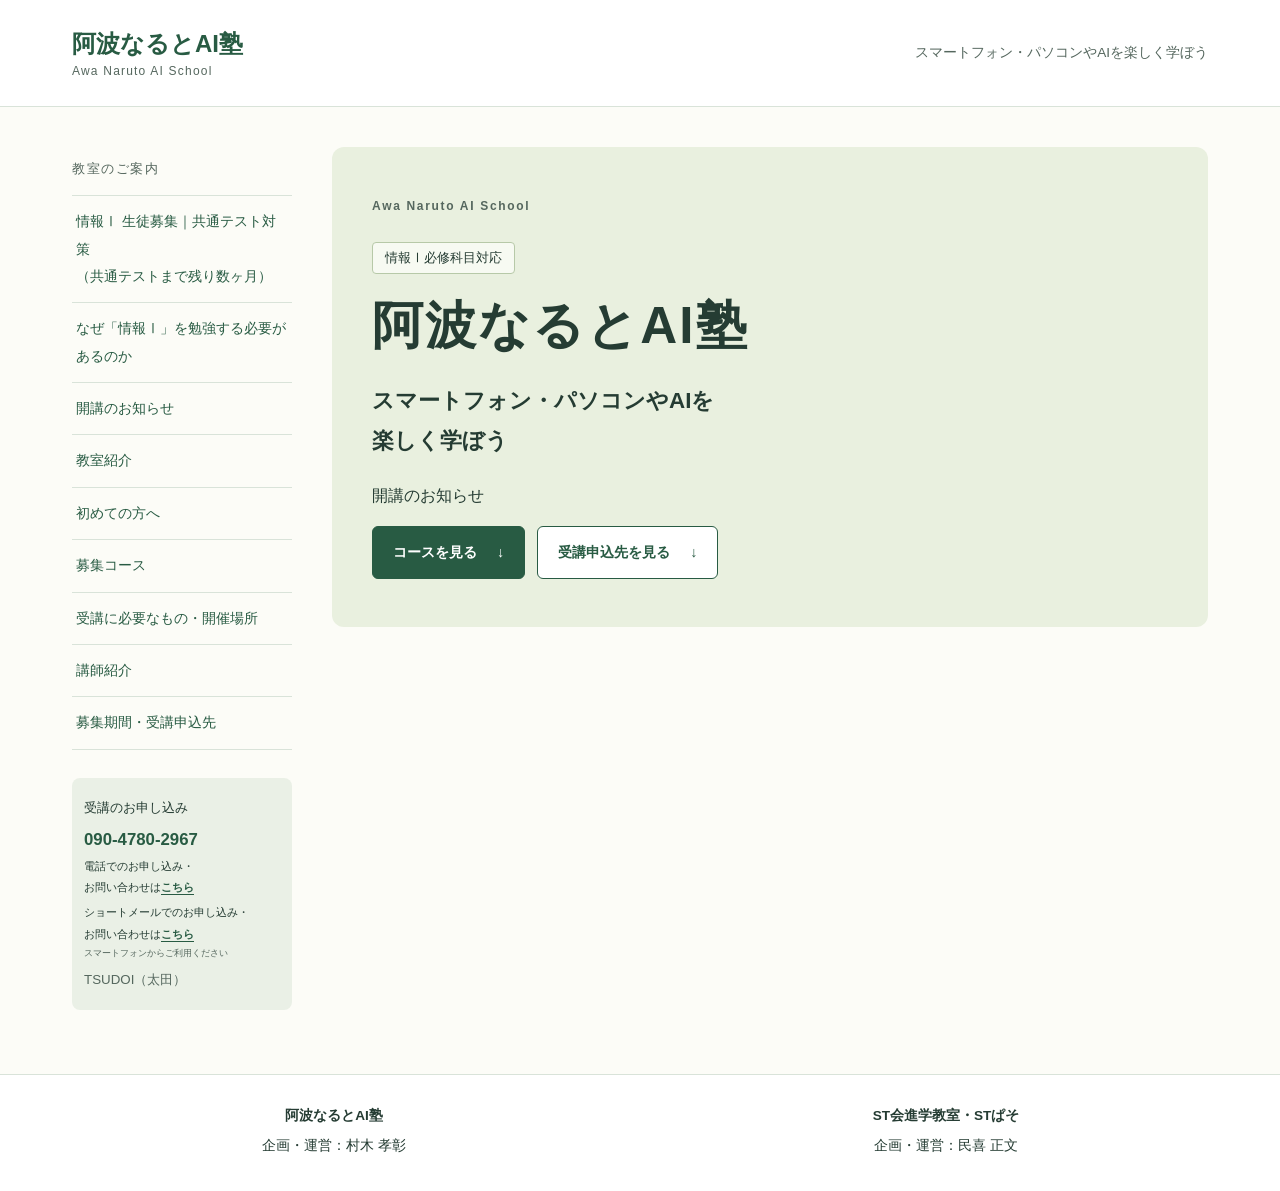
==== src/index.html @ 80e57513 "情報Ⅰの募集ページ表示を更新" ====
<!doctype html>
<html lang="ja">
<head>
  <meta charset="UTF-8">
  <meta name="viewport" content="width=device-width, initial-scale=1.0">
  <meta name="description" content="阿波なるとAI塾の開講・受講案内。初心者も基礎から、スマートフォン・パソコン・生成AIを楽しく学べます。児童・一般コースの日時、料金、講師、開催場所と受講申込先をご案内します。">
  <title>阿波なるとAI塾｜開講・受講案内</title>
  <link rel="stylesheet" href="style.css">
</head>
<body>
  <a class="skip-link" href="#main">本文へ移動</a>
  <header class="site-header">
    <div class="header-inner">
      <a class="brand" href="#home">阿波なるとAI塾<span lang="en">Awa Naruto AI School</span></a>
      <p class="header-note">スマートフォン・パソコンやAIを楽しく学ぼう</p>
    </div>
  </header>
  <div class="layout">
    <nav class="site-nav" aria-label="メインメニュー">
      <p class="nav-label">教室のご案内</p>
      <ul>
        <li><a href="StudentRecruitmentInformationI.html">情報Ⅰ 生徒募集｜共通テスト対策<br>（共通テストまで残り数ヶ月）</a></li>
        <li><a href="NecessityOfInformationI.html">なぜ「情報Ⅰ」を勉強する必要があるのか</a></li>
        <li><a href="#home">開講のお知らせ</a></li>
        <li><a href="what-you-learn.html">教室紹介</a></li>
        <li><a href="for-beginners.html">初めての方へ</a></li>
        <li><a href="courses.html">募集コース</a></li>
        <li><a href="locations.html">受講に必要なもの・開催場所</a></li>
        <li><a href="instructor.html">講師紹介</a></li>
        <li><a href="contact.html">募集期間・受講申込先</a></li>
      </ul>
      <div class="nav-contact"><p>受講のお申し込み</p><span class="nav-phone">090-4780-2967</span><p class="contact-options">電話でのお申し込み・<br>お問い合わせは<a href="tel:09047802967">こちら</a></p><p class="contact-options">ショートメールでのお申し込み・<br>お問い合わせは<a href="sms:09047802967">こちら</a><br><small>スマートフォンからご利用ください</small></p><small>TSUDOI（太田）</small></div>
    </nav>
    <main id="main" class="main-content">
      <section id="home" class="hero" aria-labelledby="hero-title">
        <p class="eyebrow" lang="en">Awa Naruto AI School</p>
        <p class="badge">情報Ⅰ必修科目対応</p>
        <h1 id="hero-title">阿波なるとAI塾</h1>
        <p class="hero-copy">スマートフォン・パソコンやAIを<br class="desktop-break">楽しく学ぼう</p>
        <h2 class="hero-notice">開講のお知らせ</h2>
        <div class="hero-actions"><a class="button" href="courses.html">コースを見る <span aria-hidden="true">↓</span></a><a class="button button-light" href="contact.html">受講申込先を見る <span aria-hidden="true">↓</span></a></div>
      </section>
    </main>
  </div>
  <footer class="site-footer">
    <div class="footer-groups">
      <div class="footer-group">
        <p><a class="footer-home-link" href="index.html">阿波なるとAI塾</a></p>
        <p>企画・運営：村木 孝彰</p>
      </div>
      <div class="footer-group">
        <p><a class="footer-home-link footer-st-link" href="../index.html">ST会進学教室・STぱそ</a></p>
        <p>企画・運営：民喜 正文</p>
      </div>
    </div>
  </footer>
</body>
</html>
---- src/style.css ----
:root {
  color-scheme: light;
  --ink: #253c33;
  --muted: #55675e;
  --green: #285b43;
  --line: #d9e3d9;
  --paper: #fcfcf7;
}
* { box-sizing: border-box; }
html { scroll-padding-top: 24px; }
body { margin: 0; background: var(--paper); color: var(--ink); font-family: "Noto Sans JP", "Hiragino Kaku Gothic ProN", "Yu Gothic", Meiryo, sans-serif; font-size: 16px; line-height: 1.9; overflow-wrap: anywhere; }
a { color: var(--green); text-underline-offset: .25em; }
a:hover { text-decoration-thickness: 2px; }
a:focus-visible { outline: 3px solid #a54d16; outline-offset: 5px; }
h1, h2, h3, p { margin-top: 0; }
h1, h2, h3 { line-height: 1.5; }
h2 { font-size: clamp(1.4rem, 2.1vw, 1.9rem); margin-bottom: 24px; }
h3 { font-size: 1.25rem; }
p { margin-bottom: 18px; }
p:last-child { margin-bottom: 0; }
.skip-link { position: absolute; top: 10px; left: 16px; padding: 8px 16px; background: white; transform: translateY(-200%); z-index: 2; }
.skip-link:focus { transform: translateY(0); }
.site-header { background: #fff; border-bottom: 1px solid var(--line); }
.header-inner { max-width: 1200px; margin: auto; padding: 26px 32px; display: flex; align-items: center; justify-content: space-between; gap: 24px; }
.brand { font-size: 1.5rem; font-weight: 700; text-decoration: none; line-height: 1.5; }
.brand span { display: block; font-size: .75rem; font-weight: 400; letter-spacing: .1em; color: var(--muted); }
.header-note { font-size: .85rem; color: var(--muted); margin: 0; }
.layout { max-width: 1200px; margin: 0 auto; padding: 40px 32px 64px; display: grid; grid-template-columns: 220px minmax(0, 1fr); gap: 40px; align-items: start; }
.site-nav { position: sticky; top: 24px; padding-top: 10px; }
.nav-label { font-size: .8rem; color: var(--muted); letter-spacing: .12em; margin-bottom: 14px; }
.site-nav ul { list-style: none; padding: 0; margin: 0; border-top: 1px solid var(--line); }
.site-nav li { border-bottom: 1px solid var(--line); }
.site-nav li a { display: block; padding: 12px 4px; font-size: .9rem; text-decoration: none; }
.site-nav li a:hover { background: #eaf0e6; }
.nav-contact { margin-top: 28px; padding: 18px 12px; background: #eaf0e6; border-radius: 8px; }
.nav-contact p { font-size: .8rem; margin-bottom: 4px; }
.nav-contact a { font-weight: 700; font-size: 1.05rem; white-space: nowrap; }
.nav-contact small { display: block; color: var(--muted); }
.main-content { min-width: 0; }
.hero { position: relative; isolation: isolate; overflow: hidden; background-color: #e9f0df; background-image: linear-gradient(rgb(233 240 223 / 88%), rgb(233 240 223 / 88%)), url("images/img_awa_naruto_ai_0001.png"); background-size: cover; background-position: center; background-repeat: no-repeat; background-attachment: scroll; padding: 48px 40px; border-radius: 12px; }
.eyebrow { font-size: .75rem; letter-spacing: .14em; color: var(--muted); font-weight: 700; margin-bottom: 10px; }
.badge { display: inline-block; padding: 3px 12px; border: 1px solid #b7c9a8; border-radius: 4px; font-size: .8rem; background: #f7faf2; margin: 14px 0; }
h1 { font-size: clamp(2rem, 4vw, 3.2rem); letter-spacing: .04em; margin-bottom: 16px; }
.hero-copy { font-size: clamp(1.1rem, 2vw, 1.4rem); font-weight: 700; line-height: 1.8; }
.hero-notice { font-size: 1rem; font-weight: 400; margin: 22px 0 18px; }
.hero-actions { display: flex; flex-wrap: wrap; gap: 12px; }
.button { display: inline-flex; align-items: center; justify-content: space-between; gap: 20px; padding: 12px 20px; background: var(--green); color: white; border: 1px solid var(--green); border-radius: 6px; text-decoration: none; font-size: .9rem; font-weight: 700; }
.button:hover { background: #1b4230; }
.button-light { color: var(--green); background: #fff; }
.button-light:hover { background: #f0f5eb; }
.section { padding-top: 56px; scroll-margin-top: 10px; }
.beginner-section { padding: 28px; margin-top: 40px; background: #fff; border: 1px solid var(--line); border-left: 4px solid #719465; border-radius: 8px; }
.beginner-section h2 { font-size: 1.3rem; margin-bottom: 16px; }
.text-link { font-weight: 700; }
.course { border: 1px solid #cedcc5; border-radius: 10px; padding: 30px; margin-top: 24px; background: #f0f6e9; }
.general { border-color: #e1d4b3; background: #fcf4e1; }
.course-heading { display: flex; align-items: center; justify-content: space-between; gap: 16px; margin-bottom: 20px; }
.course-heading h3 { font-size: 1.7rem; margin-bottom: 0; }
.course-heading .eyebrow { margin-bottom: 4px; }
.capacity { background: #fff9; border: 1px solid #c1cfb8; border-radius: 30px; padding: 4px 14px; font-size: .85rem; white-space: nowrap; }
.general .capacity { border-color: #d9c8a0; }
.course-details { margin: 24px 0 0; }
.course-details > div { display: grid; grid-template-columns: 105px minmax(0, 1fr); gap: 16px; padding: 16px 0; border-top: 1px solid #253c3326; }
dt { font-weight: 700; }
dt small { font-weight: 400; font-size: .75rem; }
dd { margin: 0; }
.date-list { list-style: none; padding: 0; margin: 0; }
.fee-row { align-items: center; }
.price { display: block; font-size: 2rem; line-height: 1.4; font-variant-numeric: tabular-nums; }
.price span { font-size: 1rem; margin-left: 4px; }
.fee-breakdown { display: block; font-size: .85rem; color: var(--muted); margin-top: 5px; }
.info-grid { display: grid; grid-template-columns: repeat(2, minmax(0, 1fr)); gap: 18px; }
.info-card { border: 1px solid var(--line); padding: 24px; border-radius: 8px; background: white; }
.info-card h3 { font-size: 1rem; color: var(--muted); }
.teacher-card { border-top: 2px solid #749267; padding-top: 24px; }
.teacher-card h3 { font-size: 1.6rem; margin-bottom: 6px; }
.teacher-card h3 span { display: inline-block; font-size: .85rem; color: var(--muted); font-weight: 400; margin-left: 12px; }
.teacher-role { color: var(--muted); }
.education { padding-left: 1.4em; margin: 20px 0; }
.contact-section { padding: 32px; margin-top: 56px; border-radius: 10px; border: 1px solid #cbd9c4; background: #eaf0e3; }
.recruitment { padding-bottom: 24px; margin-bottom: 24px; border-bottom: 1px solid #c4d2be; }
.contact-section h3 { font-size: 1rem; margin-bottom: 12px; }
.contact-name { font-weight: 700; }
.contact-phone { display: inline-block; font-size: clamp(1.5rem, 3.3vw, 2.3rem); font-weight: 700; line-height: 1.6; white-space: nowrap; }
.phone-caption { color: var(--muted); font-size: .8rem; margin: 8px 0 20px; }
address { font-style: normal; }
.site-footer { border-top: 1px solid var(--line); padding: 28px 24px; text-align: center; background: #fff; }
.site-footer p { margin-bottom: 4px; font-size: .85rem; }
.site-footer p:first-child { font-weight: 700; }
@media (max-width: 800px) {
  .header-inner { padding: 20px; flex-direction: column; align-items: flex-start; gap: 10px; }
  .layout { display: block; padding: 20px 20px 40px; }
  .site-nav { position: static; padding: 0; margin-bottom: 24px; }
  .site-nav ul { display: flex; flex-wrap: wrap; gap: 6px; border: 0; }
  .site-nav li { border: 0; }
  .site-nav li a { border: 1px solid var(--line); border-radius: 5px; background: white; padding: 7px 11px; font-size: .8rem; }
  .nav-label { margin-bottom: 8px; }
  .nav-contact { display: none; }
  .hero { padding: 32px 24px; }
  .section { padding-top: 40px; }
  .beginner-section { padding: 24px; }
  .course { padding: 24px; }
  .info-grid { grid-template-columns: 1fr; }
  .contact-section { padding: 24px; margin-top: 40px; }
}
@media (max-width: 480px) {
  .layout { padding-left: 16px; padding-right: 16px; }
  .hero { padding: 28px 20px; }
  .desktop-break { display: none; }
  .hero-actions { flex-direction: column; }
  .button { width: 100%; }
  .course { padding: 22px 18px; }
  .course-heading { gap: 8px; }
  .course-heading h3 { font-size: 1.45rem; }
  .capacity { font-size: .75rem; padding: 3px 10px; }
  .course-details > div { grid-template-columns: 1fr; gap: 6px; }
  dt br { display: none; }
  dt small { margin-left: 8px; }
  .beginner-section, .contact-section { padding: 24px 20px; }
  .teacher-card h3 span { display: block; margin: 4px 0 0; }
}

.learning-page { padding-top: 0; }
.learning-page h1 { font-size: clamp(1.4rem, 2.1vw, 1.9rem); letter-spacing: normal; margin-bottom: 24px; }
.learning-page .hero-actions { margin-top: 28px; }

.learning-site { min-height: 100vh; }
.learning-site .learning-page h2 { margin-top: 48px; }
.learning-site .learning-page h3 { margin-top: 32px; margin-bottom: 16px; }
.learning-site .learning-page ul { padding-left: 1.5em; margin: 0 0 24px; }
.learning-site .learning-page li + li { margin-top: 4px; }

.learning-site .learning-page h4 { font-size: 1.1rem; line-height: 1.5; margin: 24px 0 16px; }

.nav-contact .nav-phone { color: var(--green); font-weight: 700; font-size: 1.05rem; white-space: nowrap; }
.nav-contact .contact-options { font-size: .7rem; }
.nav-contact .contact-options a { font-size: inherit; }
.contact-phone { color: var(--green); }

.contact-access { margin-top: 32px; }
.contact-access .map-label { margin: 24px 0 12px; }
.contact-access .contact-map { display: block; width: 100%; height: 400px; border: 0; }
.contact-access .map-link { margin: 16px 0 0; }
@media (max-width: 800px) {
  .contact-access .contact-map { height: 300px; }
}

.learning-page .learning-hero { padding: 48px 40px; border-radius: 12px; background-color: #e9f0df; background-image: linear-gradient(rgb(233 240 223 / 88%), rgb(233 240 223 / 88%)), url("images/img_awa_naruto_ai_0002.png"); background-size: cover; background-position: center; background-repeat: no-repeat; background-attachment: scroll; }
.learning-page .learning-hero h1 { font-size: clamp(2rem, 3.5vw, 2.8rem); line-height: 1.5; margin-bottom: 0; }
.learning-page .learning-hero .learning-hero-description { margin-top: 24px; }
.learning-page .learning-hero .learning-hero-examples { padding-left: 1.5em; margin: 0 0 24px; }
.learning-page .learning-hero .learning-hero-examples > li + li { margin-top: 18px; }
.learning-page .learning-hero .learning-hero-examples p { margin-top: 18px; }
@media (max-width: 800px) {
  .learning-page .learning-hero { padding: 32px 24px; }
}
@media (max-width: 480px) {
  .learning-page .learning-hero { padding: 28px 20px; }
  .learning-page .learning-hero h1 { font-size: 1.7rem; }
}

#courses .course-education { margin-top: 24px; }

#courses .course.junior-high { background-color: #eef6f8; }

#courses .course.high-school { background-color: #f4f0f8; }

.site-footer .footer-home-link { color: inherit; text-decoration: none; }

.site-footer .footer-st-link { display: inline-block; }

.site-footer .footer-groups { max-width: 1200px; margin: 0 auto; display: grid; grid-template-columns: repeat(2, minmax(0, 1fr)); gap: 24px; }
@media (max-width: 480px) {
  .site-footer .footer-groups { grid-template-columns: 1fr; }
}

.necessity-information-page { color: #000080; font-family: "Hiragino Sans", "Yu Gothic", Meiryo, sans-serif; line-height: 1.6; }
.necessity-information-page h1 { letter-spacing: normal; }
.necessity-information-page a { color: #0000cc; }
.necessity-information-page a:visited { color: #800080; }
.necessity-information-page a:active { color: #cc0000; }
.necessity-information-page .table-scroll { max-width: 100%; overflow-x: auto; }
.necessity-information-page { overflow-wrap: anywhere; }
.necessity-information-page .necessity-information-hero h1 { margin-top: 0; font-size: clamp(1.65rem, 4vw, 2.4rem); line-height: 1.35; }
.necessity-information-page .necessity-information-hero { border-bottom: 3px solid #000080; padding-bottom: 1rem; }
.necessity-information-page .information-summary, .necessity-information-page .information-reason, .necessity-information-page .information-start-early, .necessity-information-page .information-conclusion, .necessity-information-page .information-sources { margin-top: 2rem; }
.necessity-information-page .information-summary h2, .necessity-information-page .information-reason h2, .necessity-information-page .information-start-early h2, .necessity-information-page .information-conclusion h2, .necessity-information-page .information-sources h2 { font-size: clamp(1.25rem, 3vw, 1.65rem); line-height: 1.4; }
.necessity-information-page .information-stat-grid { display: grid; grid-template-columns: repeat(3, minmax(0, 1fr)); gap: 1rem; }
.necessity-information-page .information-stat-card { display: flex; min-height: 8rem; flex-direction: column; justify-content: center; border: 1px solid #9aa9cc; border-radius: .5rem; background: #eef4ff; padding: 1rem; text-align: center; }
.necessity-information-page .information-stat-label { font-weight: 700; }
.necessity-information-page .information-stat-value { display: block; margin-top: .35rem; color: #8b005f; font-size: clamp(1.55rem, 4vw, 2.25rem); line-height: 1.25; }
.necessity-information-page .information-related-link { margin: 1.5rem 0; text-align: right; }
.necessity-information-page .information-related-link a { font-weight: 700; }
.necessity-information-page .information-reason, .necessity-information-page .information-start-early { border-left: .35rem solid #687fb8; padding-left: 1rem; }
.necessity-information-page .information-highlight { border-radius: .35rem; background: #fff3c4; padding: .75rem 1rem; font-size: 1.1rem; text-align: center; }
.necessity-information-page .information-keywords { display: flex; flex-wrap: wrap; gap: .5rem; margin-block: .75rem; padding: 0; list-style: none; }
.necessity-information-page .information-keywords li { border: 1px solid #687fb8; border-radius: 999px; background: #f4f7ff; padding: .25rem .75rem; font-weight: 700; }
.necessity-information-page .information-learning-flow { display: grid; grid-template-columns: repeat(4, minmax(0, 1fr)); gap: 1.5rem; margin-block: 1rem; padding: 0; list-style: none; counter-reset: information-step; }
.necessity-information-page .information-learning-flow-short { grid-template-columns: repeat(3, minmax(0, 1fr)); }
.necessity-information-page .information-learning-flow li { position: relative; display: grid; min-height: 5rem; place-items: center; border: 1px solid #687fb8; border-radius: .5rem; background: #f4f7ff; padding: .75rem; text-align: center; counter-increment: information-step; }
.necessity-information-page .information-learning-flow li::before { position: absolute; top: .2rem; left: .45rem; content: counter(information-step); color: #52689e; font-size: .8rem; font-weight: 700; }
.necessity-information-page .information-learning-flow li:not(:last-child)::after { position: absolute; right: -1.15rem; content: "→"; color: #52689e; font-weight: 700; }
.necessity-information-page .information-score-comparison { width: min(100%, 28rem); border-collapse: collapse; }
.necessity-information-page .information-score-comparison caption { margin-bottom: .4rem; font-weight: 700; text-align: left; }
.necessity-information-page .information-score-comparison th, .necessity-information-page .information-score-comparison td { border: 1px solid #687fb8; padding: .6rem 1rem; text-align: center; }
.necessity-information-page .information-score-comparison thead th { background: #dfe9ff; }
.necessity-information-page .information-conclusion { border: 2px solid #52689e; border-radius: .5rem; background: #eef4ff; padding: 1rem 1.25rem; }
.necessity-information-page .information-conclusion h2 { margin-top: 0; }
.necessity-information-page .information-sources { border-top: 1px solid #9aa9cc; padding-top: 1rem; font-size: .95rem; }
.necessity-information-page .information-sources li + li { margin-top: .75rem; }
.necessity-information-page .information-page-actions { display: flex; flex-wrap: wrap; gap: .75rem 1rem; margin-top: 1.5rem; }
@media (max-width: 900px) {
  .necessity-information-page .information-stat-grid { grid-template-columns: repeat(2, minmax(0, 1fr)); }
  .necessity-information-page .information-learning-flow, .necessity-information-page .information-learning-flow-short { grid-template-columns: 1fr; gap: 1.5rem; }
  .necessity-information-page .information-learning-flow li:not(:last-child)::after { right: auto; bottom: -1.35rem; content: "↓"; }
}
@media (max-width: 480px) {
  .necessity-information-page .information-stat-grid { grid-template-columns: 1fr; }
  .necessity-information-page .information-related-link { text-align: left; }
  .necessity-information-page .information-reason, .necessity-information-page .information-start-early { padding-left: .75rem; }
}

.information-recruitment-page { overflow-wrap: anywhere; }
.information-recruitment-page .information-recruitment-title { margin-top: 0; font-size: clamp(1.5rem, 3vw, 2rem); }
.information-recruitment-page .information-course-section, .information-recruitment-page .information-location { margin-block: 1.75rem; }
.information-recruitment-page .information-course-section h2, .information-recruitment-page .information-location h2 { border-bottom: 2px solid #6b5cad; padding-bottom: .25rem; font-size: clamp(1.25rem, 2.5vw, 1.6rem); }
.information-recruitment-page .information-course-subtitle { color: #bc4d00; font-size: 1.17rem; }
.information-recruitment-page .information-schedule { font-size: clamp(1.2rem, 3vw, 1.5rem); }
.information-recruitment-page .information-key-message { border-left: .3rem solid #6b5cad; background: rgb(245 242 255 / 80%); padding: .5rem 1rem; }
.information-recruitment-page .information-key-message p:first-child { margin-top: .5rem; }
.information-recruitment-page .information-key-message p:last-child { margin-bottom: .5rem; }
.information-recruitment-page .information-details { margin: 0; border: 1px solid #b8b8d8; }
.information-recruitment-page .information-details div { display: grid; grid-template-columns: minmax(8rem, 25%) 1fr; }
.information-recruitment-page .information-details div + div { border-top: 1px solid #b8b8d8; }
.information-recruitment-page .information-details dt, .information-recruitment-page .information-details dd { margin: 0; padding: .65rem .75rem; }
.information-recruitment-page .information-details dt { background: rgb(232 232 248 / 90%); font-weight: 700; }
.information-recruitment-page .information-pending { font-weight: 700; }
.information-recruitment-page .information-subject-list { padding-left: 1.5rem; }
.information-recruitment-page .information-note { border-left: .25rem solid #b8b8d8; padding-left: .75rem; font-size: .9rem; }
@media (max-width: 480px) {
  .information-recruitment-page .information-details div { grid-template-columns: 1fr; }
  .information-recruitment-page .information-details dd { padding-top: .35rem; }
}
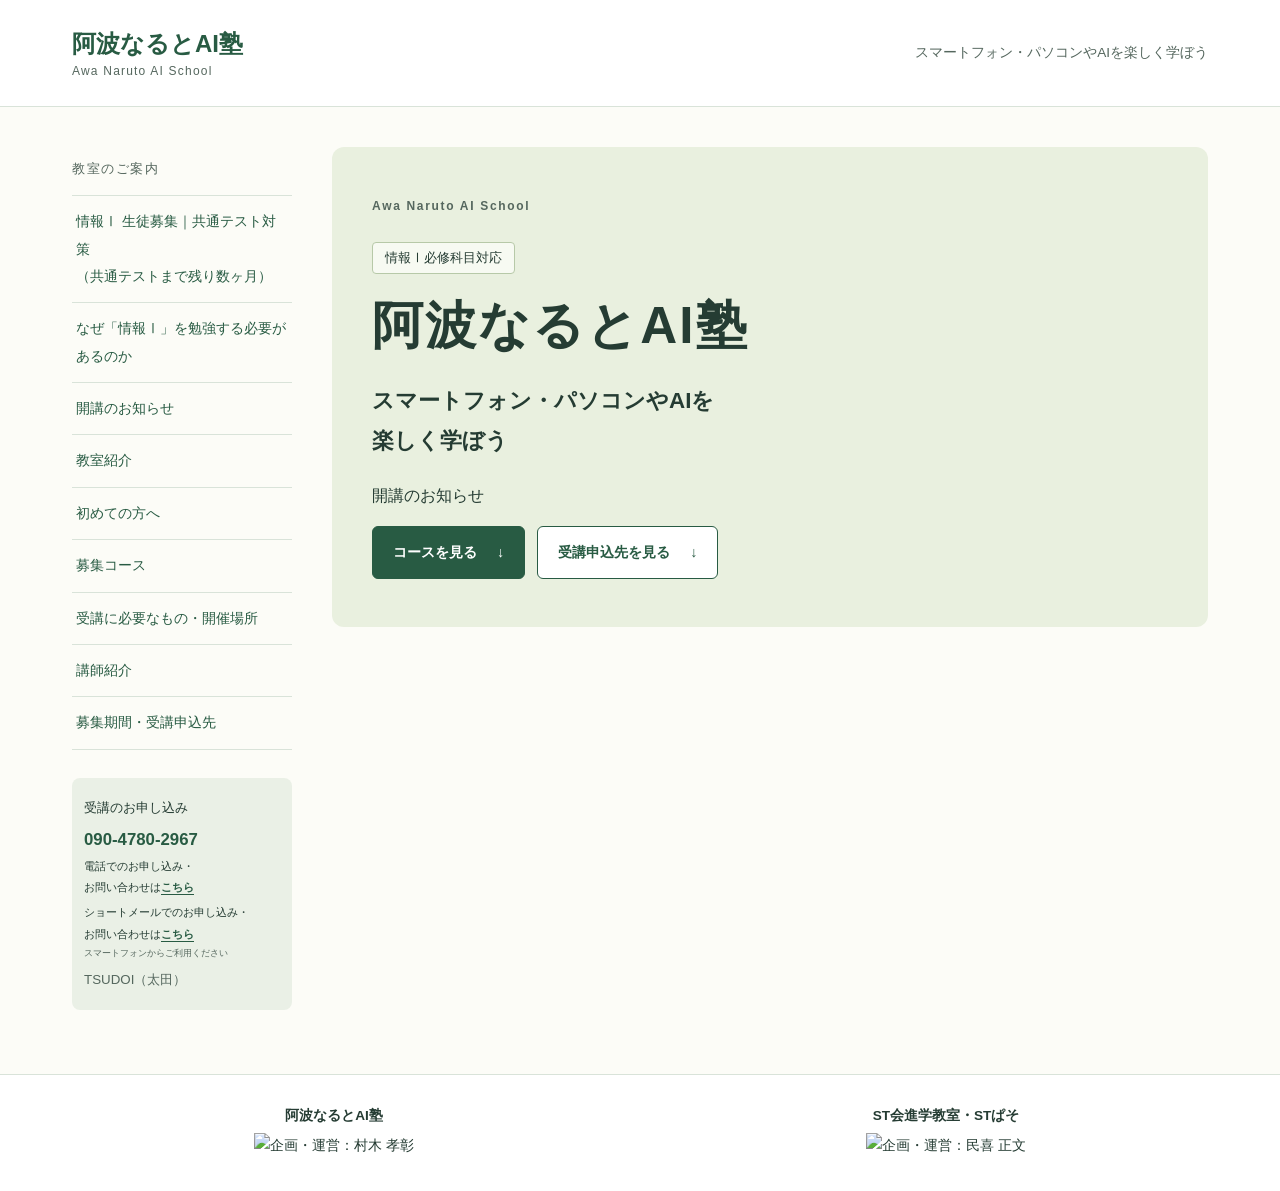
==== commit 6147f369: "氏名と運営表記を画像に変更" ====
--- a/src/index.html
+++ b/src/index.html
@@ -46,11 +46,11 @@
     <div class="footer-groups">
       <div class="footer-group">
         <p><a class="footer-home-link" href="index.html">阿波なるとAI塾</a></p>
-        <p>企画・運営：村木 孝彰</p>
+        <p><img class="name-image" src="images/Operator_ai_juku_name.png" alt="企画・運営：村木 孝彰"></p>
       </div>
       <div class="footer-group">
         <p><a class="footer-home-link footer-st-link" href="../index.html">ST会進学教室・STぱそ</a></p>
-        <p>企画・運営：民喜 正文</p>
+        <p><img class="name-image" src="images/Operator_st_juku_name.png" alt="企画・運営：民喜 正文"></p>
       </div>
     </div>
   </footer>
--- a/src/style.css
+++ b/src/style.css
@@ -241,3 +241,10 @@
   .information-recruitment-page .information-details div { grid-template-columns: 1fr; }
   .information-recruitment-page .information-details dd { padding-top: .35rem; }
 }
+
+.name-image {
+  display: inline-block;
+  max-width: 100%;
+  height: auto;
+  vertical-align: middle;
+}
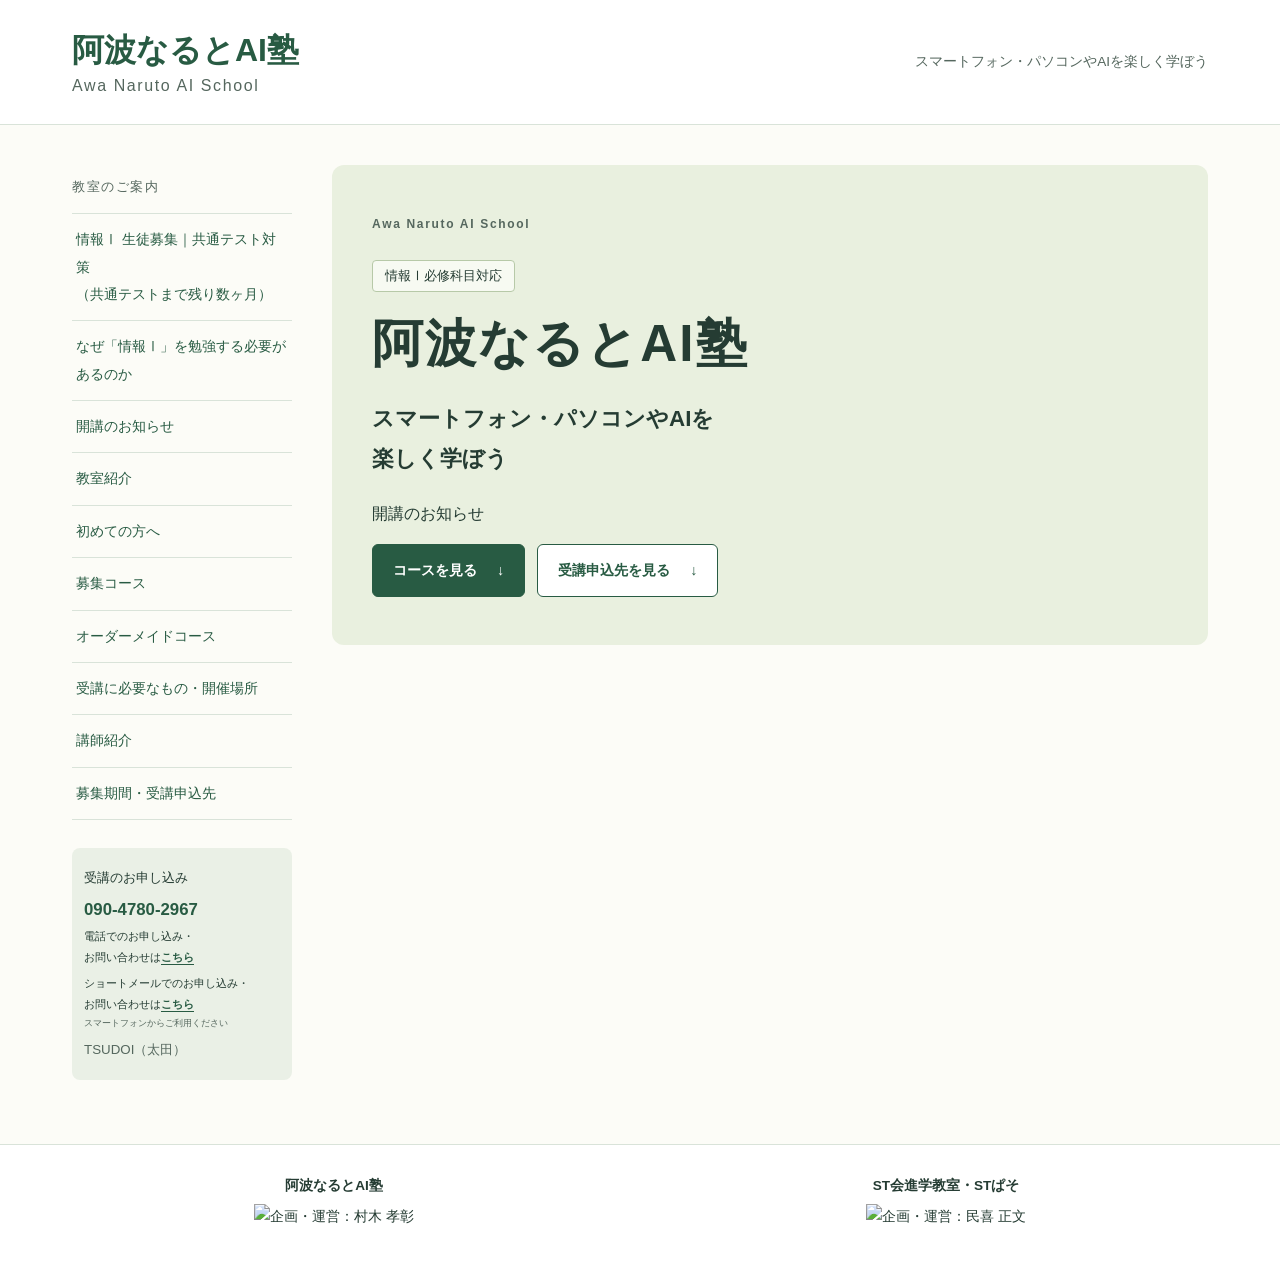
==== commit cf607a55: "feat: オーダーメイドコースの募集ページとメニューを追加" ====
--- a/src/index.html
+++ b/src/index.html
@@ -25,6 +25,7 @@
         <li><a href="what-you-learn.html">教室紹介</a></li>
         <li><a href="for-beginners.html">初めての方へ</a></li>
         <li><a href="courses.html">募集コース</a></li>
+        <li><a href="CustomCourses.html">オーダーメイドコース</a></li>
         <li><a href="locations.html">受講に必要なもの・開催場所</a></li>
         <li><a href="instructor.html">講師紹介</a></li>
         <li><a href="contact.html">募集期間・受講申込先</a></li>
--- a/src/style.css
+++ b/src/style.css
@@ -22,8 +22,8 @@
 .skip-link:focus { transform: translateY(0); }
 .site-header { background: #fff; border-bottom: 1px solid var(--line); }
 .header-inner { max-width: 1200px; margin: auto; padding: 26px 32px; display: flex; align-items: center; justify-content: space-between; gap: 24px; }
-.brand { font-size: 1.5rem; font-weight: 700; text-decoration: none; line-height: 1.5; }
-.brand span { display: block; font-size: .75rem; font-weight: 400; letter-spacing: .1em; color: var(--muted); }
+.brand { font-size: 2rem; font-weight: 700; text-decoration: none; line-height: 1.5; }
+.brand span { display: block; font-size: 1rem; font-weight: 400; letter-spacing: .1em; color: var(--muted); }
 .header-note { font-size: .85rem; color: var(--muted); margin: 0; }
 .layout { max-width: 1200px; margin: 0 auto; padding: 40px 32px 64px; display: grid; grid-template-columns: 220px minmax(0, 1fr); gap: 40px; align-items: start; }
 .site-nav { position: sticky; top: 24px; padding-top: 10px; }
@@ -248,3 +248,27 @@
   height: auto;
   vertical-align: middle;
 }
+
+/* 高3共通テスト直前対策コース専用 */
+#courses .course.exam-prep-course { background-color: #fff1e8; border-color: #ead4c4; }
+#courses .course.high-school-foundation { background-color: #f9eef2; border-color: #e8cfd7; }
+
+/* index.html トップヒーローの背景画像を見やすく表示 */
+#home.hero { background-image: linear-gradient(rgb(233 240 223 / 70%), rgb(233 240 223 / 70%)), url("images/img_awa_naruto_ai_0001.png"); }
+
+/* 情報Ⅰ生徒募集ページ専用の背景画像 */
+.main-content.information-recruitment-page { background-image: linear-gradient(rgb(252 252 247 / 68%), rgb(252 252 247 / 68%)), url("images/img_awa_naruto_ai_0008.png"); background-size: cover; background-position: center; background-repeat: no-repeat; background-attachment: scroll; padding: 5mm; }
+
+
+/* 情報Ⅰ学習理由ページの背景画像と本文余白 */
+.main-content.necessity-information-page { background-image: url("images/img_awa_naruto_ai_0006.png"); background-size: cover; background-position: center; background-repeat: no-repeat; background-attachment: scroll; padding: 5mm; }
+
+
+/* 募集コース一覧 */
+.course-list-box { margin: 24px 0; background-image: url("images/img_awa_naruto_ai_0002.png"); background-size: cover; background-position: center; background-repeat: no-repeat; }
+.course-list-box ul { margin: 0; padding-left: 1.5em; }
+.course-list-box li + li { margin-top: 4px; }
+
+
+/* 教室紹介ページの要約枠より下に背景画像を表示 */
+.learning-page .learning-content { background-image: url("images/img_awa_naruto_ai_0005.png"); background-size: cover; background-position: center; background-repeat: no-repeat; background-attachment: scroll; }
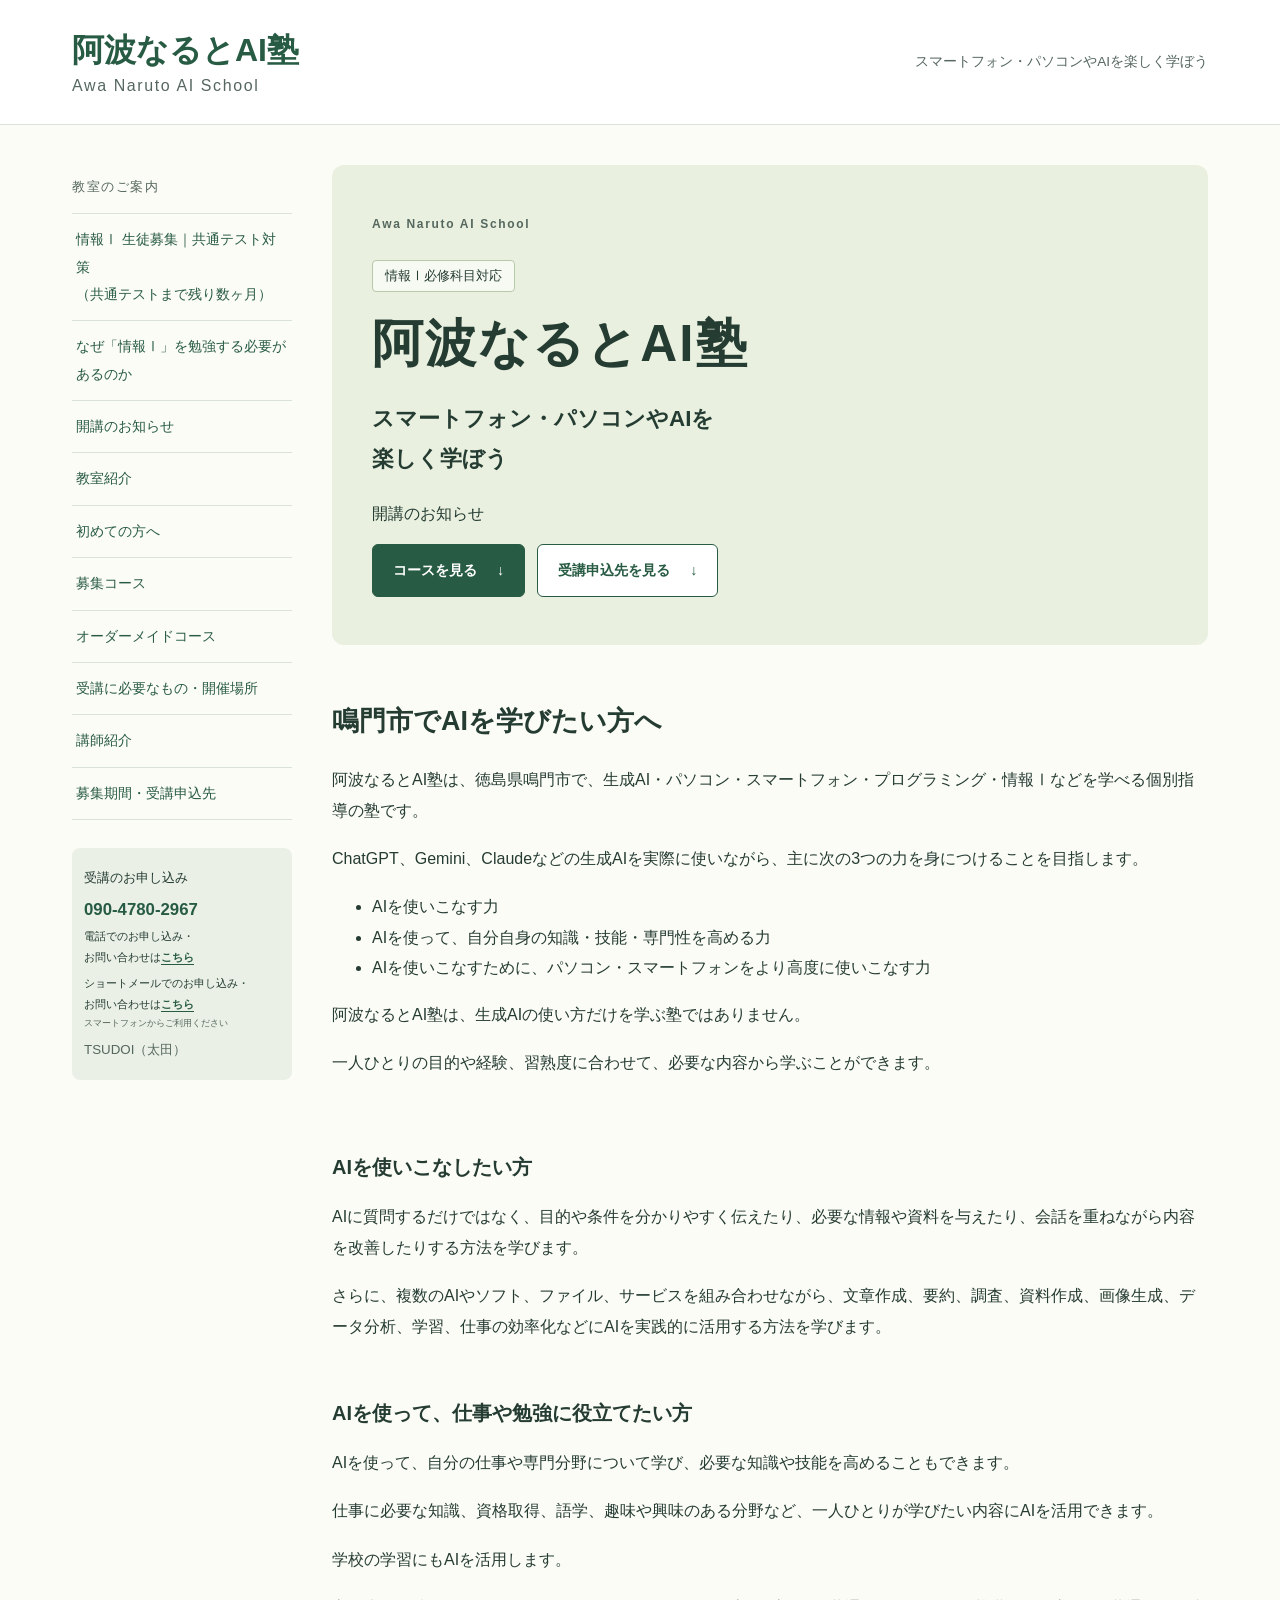
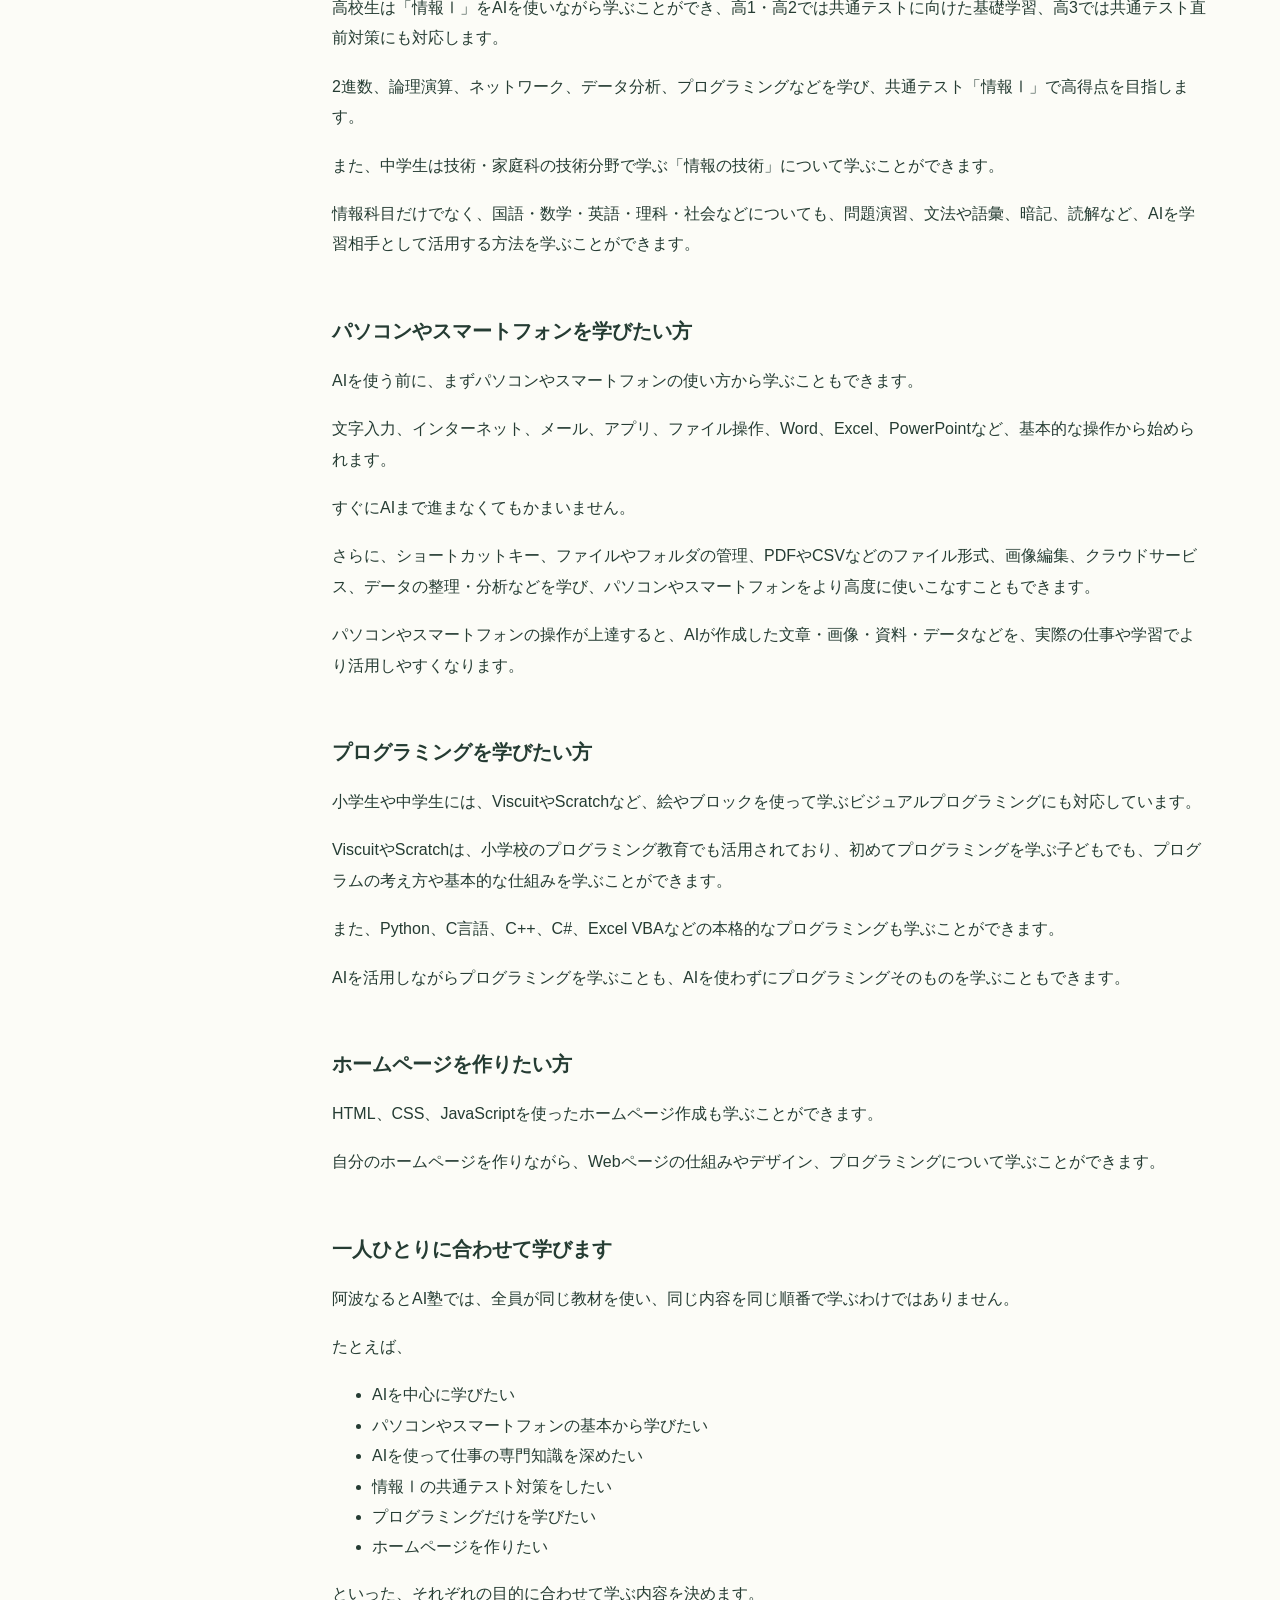
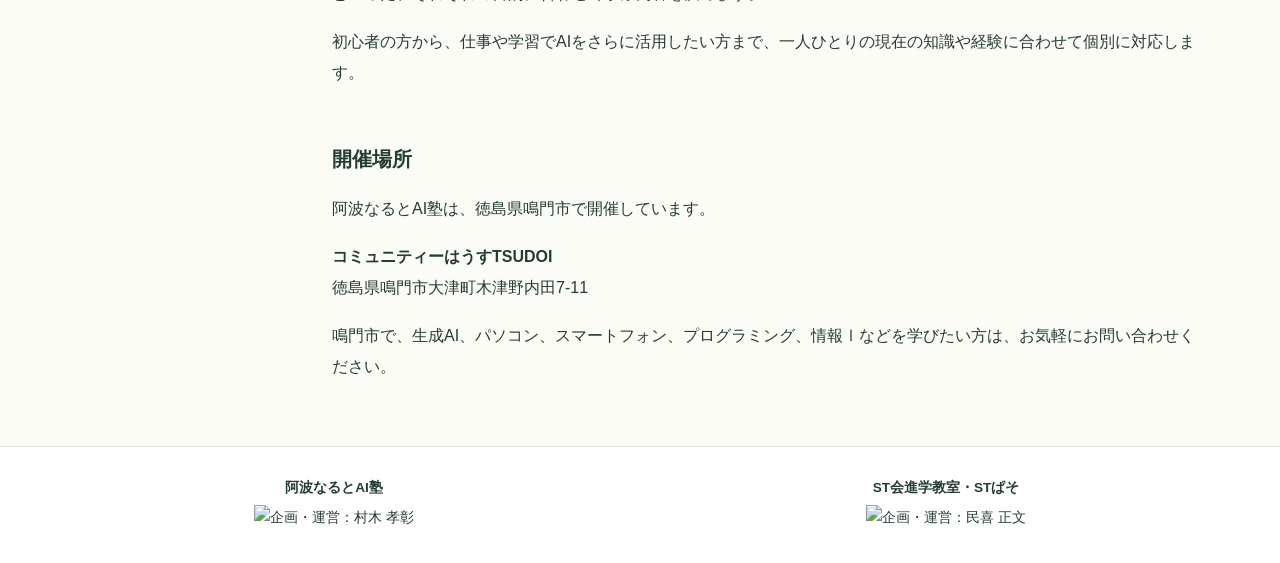
==== commit 575956c3: "feat: トップページに鳴門市で学べる内容と開催場所を追加" ====
--- a/src/index.html
+++ b/src/index.html
@@ -3,8 +3,8 @@
 <head>
   <meta charset="UTF-8">
   <meta name="viewport" content="width=device-width, initial-scale=1.0">
-  <meta name="description" content="阿波なるとAI塾の開講・受講案内。初心者も基礎から、スマートフォン・パソコン・生成AIを楽しく学べます。児童・一般コースの日時、料金、講師、開催場所と受講申込先をご案内します。">
-  <title>阿波なるとAI塾｜開講・受講案内</title>
+  <meta name="description" content="徳島県鳴門市の阿波なるとAI塾。生成AI・パソコン・プログラミング・情報Ⅰを学べる個別指導の学習塾です。高校生向けの共通テスト「情報Ⅰ」直前対策にも対応しています。">
+  <title>阿波なるとAI塾｜鳴門市のAI・プログラミング・情報Ⅰの学習塾</title>
   <link rel="stylesheet" href="style.css">
 </head>
 <body>
@@ -41,6 +41,74 @@
         <h2 class="hero-notice">開講のお知らせ</h2>
         <div class="hero-actions"><a class="button" href="courses.html">コースを見る <span aria-hidden="true">↓</span></a><a class="button button-light" href="contact.html">受講申込先を見る <span aria-hidden="true">↓</span></a></div>
       </section>
+      <section class="section" aria-labelledby="naruto-ai-title">
+        <h2 id="naruto-ai-title">鳴門市でAIを学びたい方へ</h2>
+        <p>阿波なるとAI塾は、徳島県鳴門市で、生成AI・パソコン・スマートフォン・プログラミング・情報Ⅰなどを学べる個別指導の塾です。</p>
+        <p>ChatGPT、Gemini、Claudeなどの生成AIを実際に使いながら、主に次の3つの力を身につけることを目指します。</p>
+        <ul>
+          <li>AIを使いこなす力</li>
+          <li>AIを使って、自分自身の知識・技能・専門性を高める力</li>
+          <li>AIを使いこなすために、パソコン・スマートフォンをより高度に使いこなす力</li>
+        </ul>
+        <p>阿波なるとAI塾は、生成AIの使い方だけを学ぶ塾ではありません。</p>
+        <p>一人ひとりの目的や経験、習熟度に合わせて、必要な内容から学ぶことができます。</p>
+        <section class="section" aria-labelledby="ai-skills-title">
+          <h3 id="ai-skills-title">AIを使いこなしたい方</h3>
+          <p>AIに質問するだけではなく、目的や条件を分かりやすく伝えたり、必要な情報や資料を与えたり、会話を重ねながら内容を改善したりする方法を学びます。</p>
+          <p>さらに、複数のAIやソフト、ファイル、サービスを組み合わせながら、文章作成、要約、調査、資料作成、画像生成、データ分析、学習、仕事の効率化などにAIを実践的に活用する方法を学びます。</p>
+        </section>
+        <section class="section" aria-labelledby="ai-work-study-title">
+          <h3 id="ai-work-study-title">AIを使って、仕事や勉強に役立てたい方</h3>
+          <p>AIを使って、自分の仕事や専門分野について学び、必要な知識や技能を高めることもできます。</p>
+          <p>仕事に必要な知識、資格取得、語学、趣味や興味のある分野など、一人ひとりが学びたい内容にAIを活用できます。</p>
+          <p>学校の学習にもAIを活用します。</p>
+          <p>高校生は「情報Ⅰ」をAIを使いながら学ぶことができ、高1・高2では共通テストに向けた基礎学習、高3では共通テスト直前対策にも対応します。</p>
+          <p>2進数、論理演算、ネットワーク、データ分析、プログラミングなどを学び、共通テスト「情報Ⅰ」で高得点を目指します。</p>
+          <p>また、中学生は技術・家庭科の技術分野で学ぶ「情報の技術」について学ぶことができます。</p>
+          <p>情報科目だけでなく、国語・数学・英語・理科・社会などについても、問題演習、文法や語彙、暗記、読解など、AIを学習相手として活用する方法を学ぶことができます。</p>
+        </section>
+        <section class="section" aria-labelledby="computer-smartphone-title">
+          <h3 id="computer-smartphone-title">パソコンやスマートフォンを学びたい方</h3>
+          <p>AIを使う前に、まずパソコンやスマートフォンの使い方から学ぶこともできます。</p>
+          <p>文字入力、インターネット、メール、アプリ、ファイル操作、Word、Excel、PowerPointなど、基本的な操作から始められます。</p>
+          <p>すぐにAIまで進まなくてもかまいません。</p>
+          <p>さらに、ショートカットキー、ファイルやフォルダの管理、PDFやCSVなどのファイル形式、画像編集、クラウドサービス、データの整理・分析などを学び、パソコンやスマートフォンをより高度に使いこなすこともできます。</p>
+          <p>パソコンやスマートフォンの操作が上達すると、AIが作成した文章・画像・資料・データなどを、実際の仕事や学習でより活用しやすくなります。</p>
+        </section>
+        <section class="section" aria-labelledby="programming-study-title">
+          <h3 id="programming-study-title">プログラミングを学びたい方</h3>
+          <p>小学生や中学生には、ViscuitやScratchなど、絵やブロックを使って学ぶビジュアルプログラミングにも対応しています。</p>
+          <p>ViscuitやScratchは、小学校のプログラミング教育でも活用されており、初めてプログラミングを学ぶ子どもでも、プログラムの考え方や基本的な仕組みを学ぶことができます。</p>
+          <p>また、Python、C言語、C++、C#、Excel VBAなどの本格的なプログラミングも学ぶことができます。</p>
+          <p>AIを活用しながらプログラミングを学ぶことも、AIを使わずにプログラミングそのものを学ぶこともできます。</p>
+        </section>
+        <section class="section" aria-labelledby="website-study-title">
+          <h3 id="website-study-title">ホームページを作りたい方</h3>
+          <p>HTML、CSS、JavaScriptを使ったホームページ作成も学ぶことができます。</p>
+          <p>自分のホームページを作りながら、Webページの仕組みやデザイン、プログラミングについて学ぶことができます。</p>
+        </section>
+        <section class="section" aria-labelledby="individual-study-title">
+          <h3 id="individual-study-title">一人ひとりに合わせて学びます</h3>
+          <p>阿波なるとAI塾では、全員が同じ教材を使い、同じ内容を同じ順番で学ぶわけではありません。</p>
+          <p>たとえば、</p>
+          <ul>
+            <li>AIを中心に学びたい</li>
+            <li>パソコンやスマートフォンの基本から学びたい</li>
+            <li>AIを使って仕事の専門知識を深めたい</li>
+            <li>情報Ⅰの共通テスト対策をしたい</li>
+            <li>プログラミングだけを学びたい</li>
+            <li>ホームページを作りたい</li>
+          </ul>
+          <p>といった、それぞれの目的に合わせて学ぶ内容を決めます。</p>
+          <p>初心者の方から、仕事や学習でAIをさらに活用したい方まで、一人ひとりの現在の知識や経験に合わせて個別に対応します。</p>
+        </section>
+        <section class="section" aria-labelledby="naruto-location-title">
+          <h3 id="naruto-location-title">開催場所</h3>
+          <p>阿波なるとAI塾は、徳島県鳴門市で開催しています。</p>
+          <p><strong>コミュニティーはうすTSUDOI</strong><br>徳島県鳴門市大津町木津野内田7-11</p>
+          <p>鳴門市で、生成AI、パソコン、スマートフォン、プログラミング、情報Ⅰなどを学びたい方は、お気軽にお問い合わせください。</p>
+        </section>
+      </section>
     </main>
   </div>
   <footer class="site-footer">
--- a/src/style.css
+++ b/src/style.css
@@ -271,4 +271,24 @@
 
 
 /* 教室紹介ページの要約枠より下に背景画像を表示 */
-.learning-page .learning-content { background-image: url("images/img_awa_naruto_ai_0005.png"); background-size: cover; background-position: center; background-repeat: no-repeat; background-attachment: scroll; }
+.learning-page .learning-content { background-image: url("images/img_awa_naruto_ai_0005.png"); background-size: cover; background-position: center; background-repeat: no-repeat; background-attachment: scroll; padding: 5mm; }
+
+
+/* オーダーメイドコース専用の背景画像 */
+.custom-courses-page .beginner-section {
+  background-image: url("images/img_awa_naruto_ai_0003.png");
+  background-size: cover;
+  background-position: center;
+  background-repeat: no-repeat;
+}
+.custom-courses-page .custom-courses-content {
+  display: flow-root;
+  background-image: url("images/img_awa_naruto_ai_0004.png");
+  background-size: cover;
+  background-position: center;
+  background-repeat: no-repeat;
+}
+.custom-courses-page .custom-courses-content .course,
+.custom-courses-page .custom-courses-content .contact-section {
+  background-color: transparent;
+}
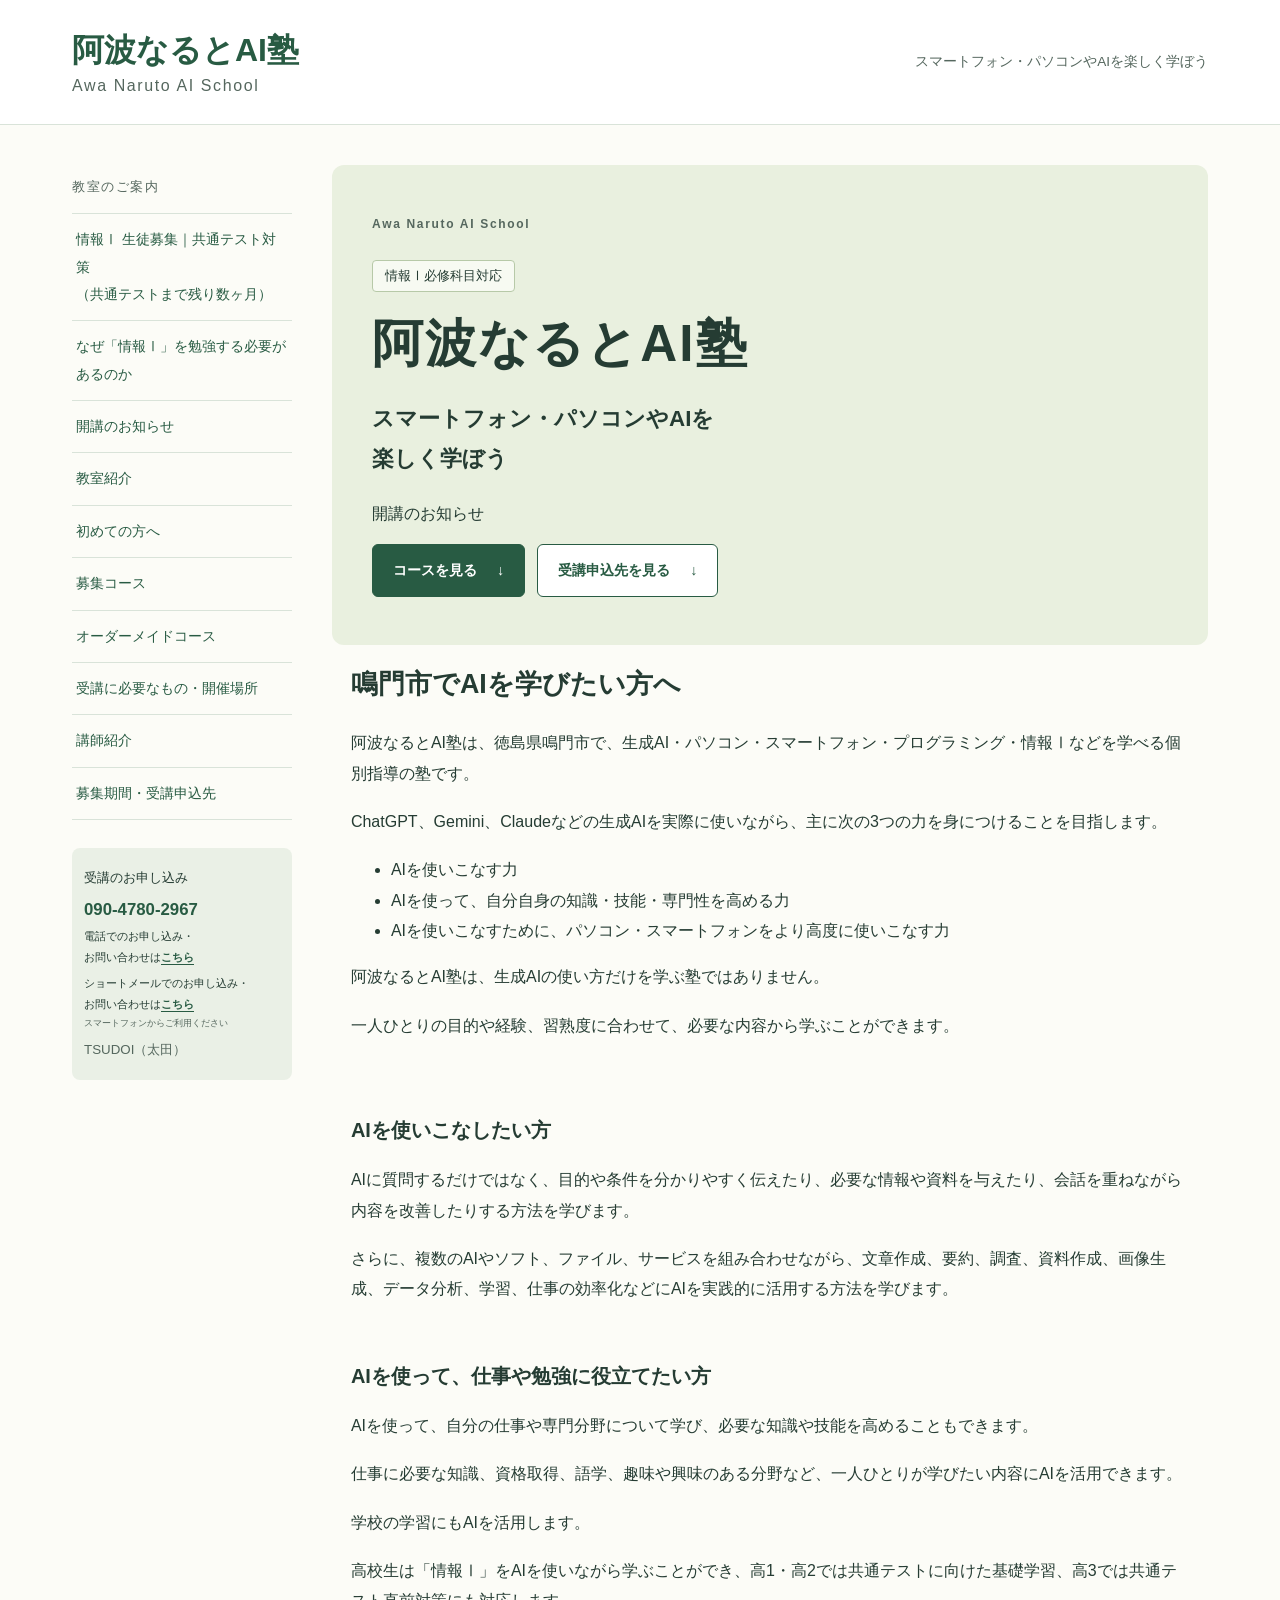
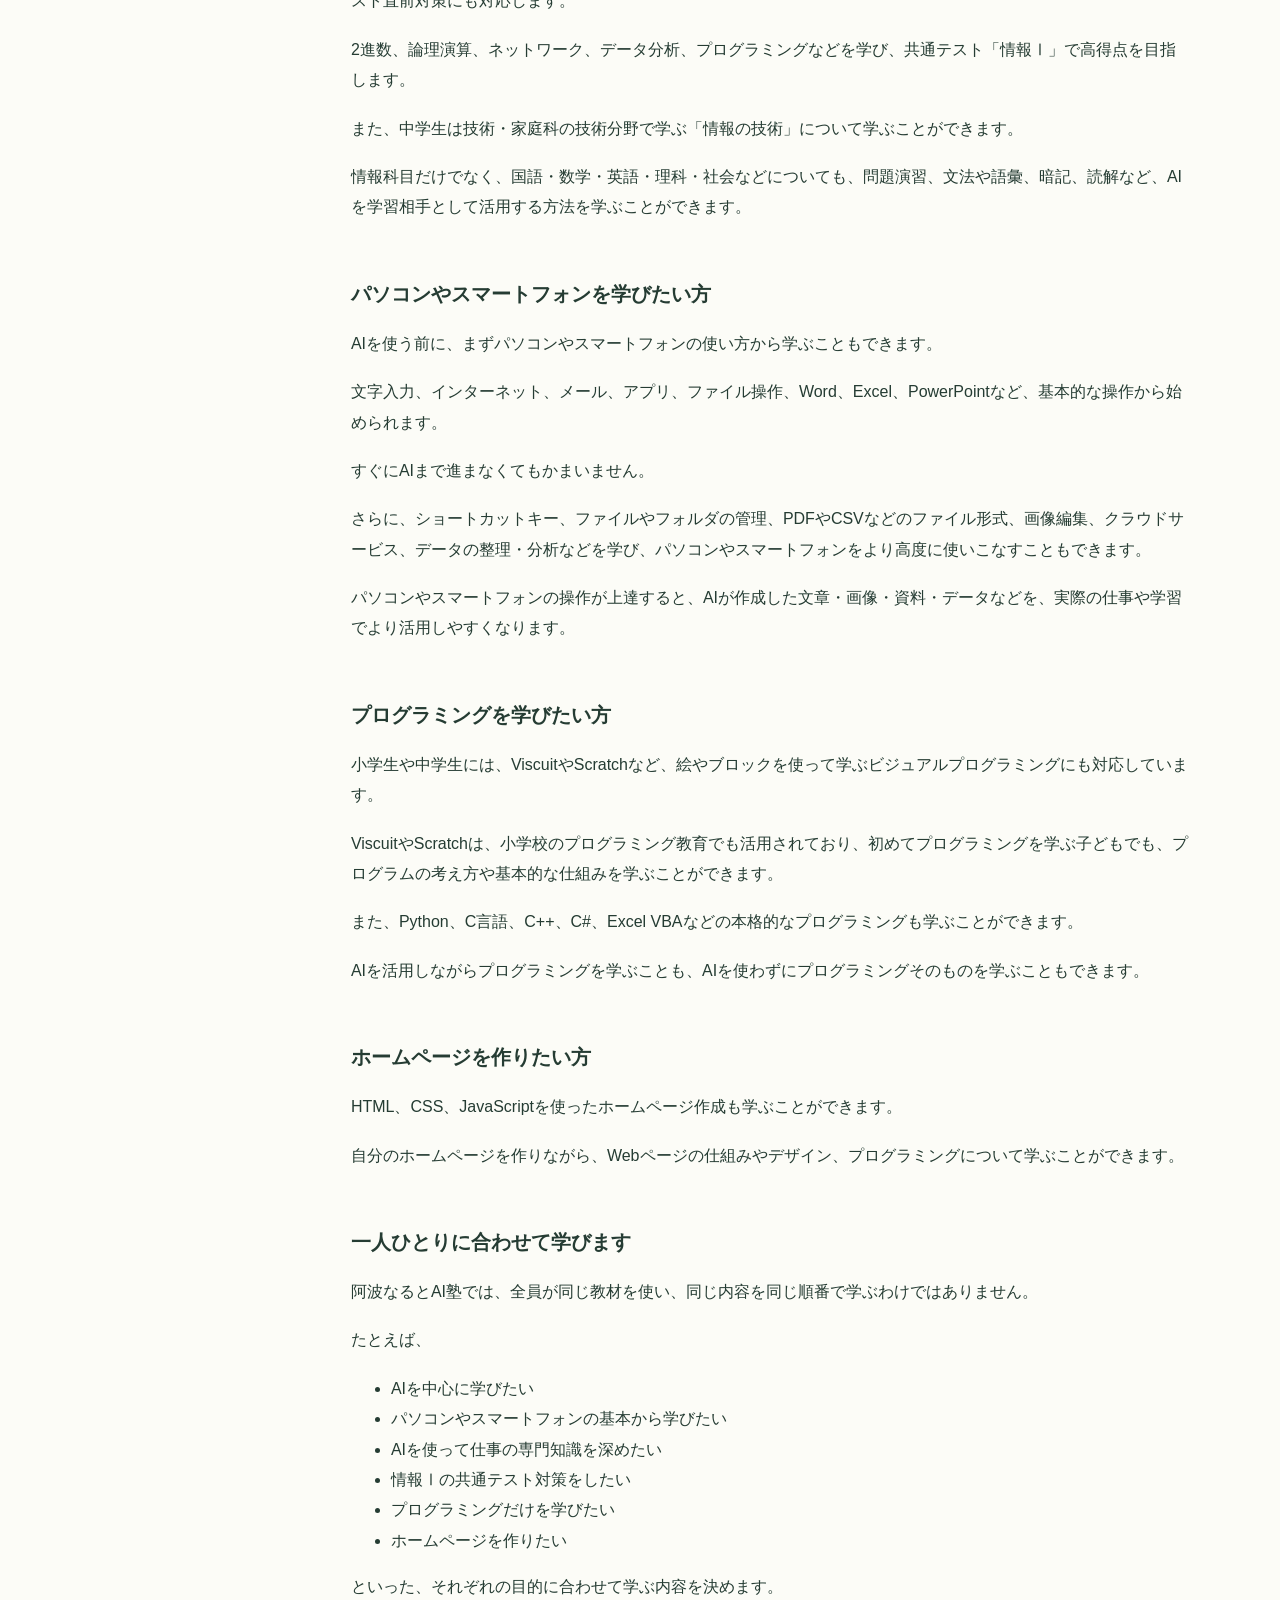
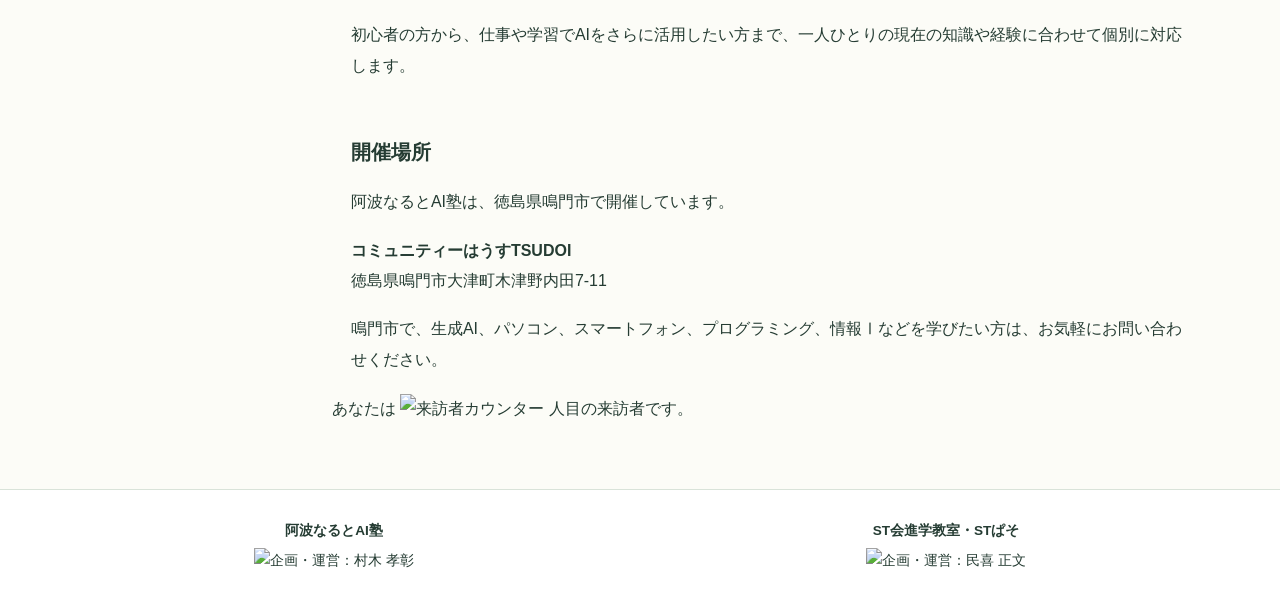
==== commit 3a834113: "Restore legacy image visitor counter on homepage" ====
--- a/src/index.html
+++ b/src/index.html
@@ -109,6 +109,7 @@
           <p>鳴門市で、生成AI、パソコン、スマートフォン、プログラミング、情報Ⅰなどを学びたい方は、お気軽にお問い合わせください。</p>
         </section>
       </section>
+      <p class="visitor-counter"><span>あなたは</span> <img src="https://www.nmt.ne.jp/cgi-bin/nph-count?width=6&amp;link=http://www.nmt.ne.jp/~tamiki/" alt="来訪者カウンター"> <span>人目の来訪者です。</span></p>
     </main>
   </div>
   <footer class="site-footer">
--- a/src/style.css
+++ b/src/style.css
@@ -292,3 +292,14 @@
 .custom-courses-page .custom-courses-content .contact-section {
   background-color: transparent;
 }
+
+
+/* トップページ後半の本文専用背景 */
+.main-content > section[aria-labelledby="naruto-ai-title"] {
+  background-image: url("images/img_awa_naruto_ai_0006.png");
+  background-size: cover;
+  background-position: center;
+  background-repeat: no-repeat;
+  background-attachment: scroll;
+  padding: 5mm;
+}
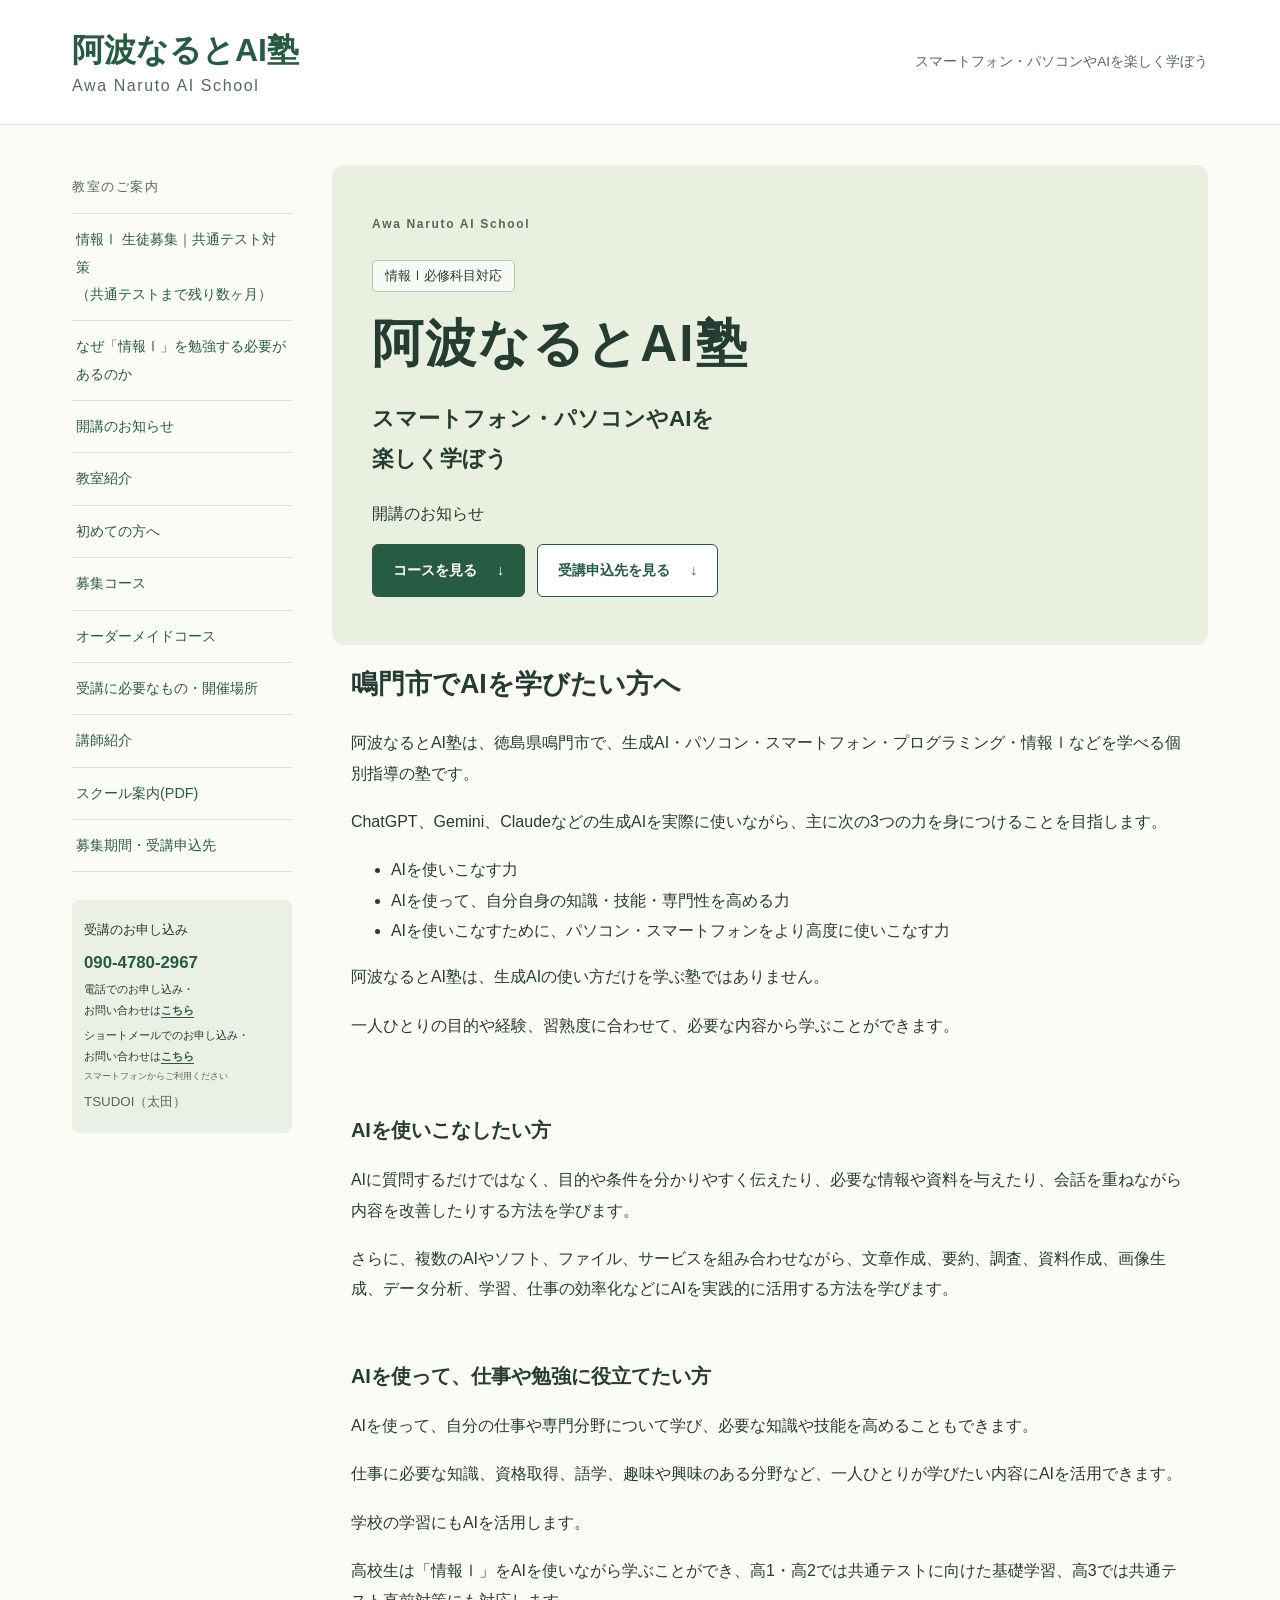
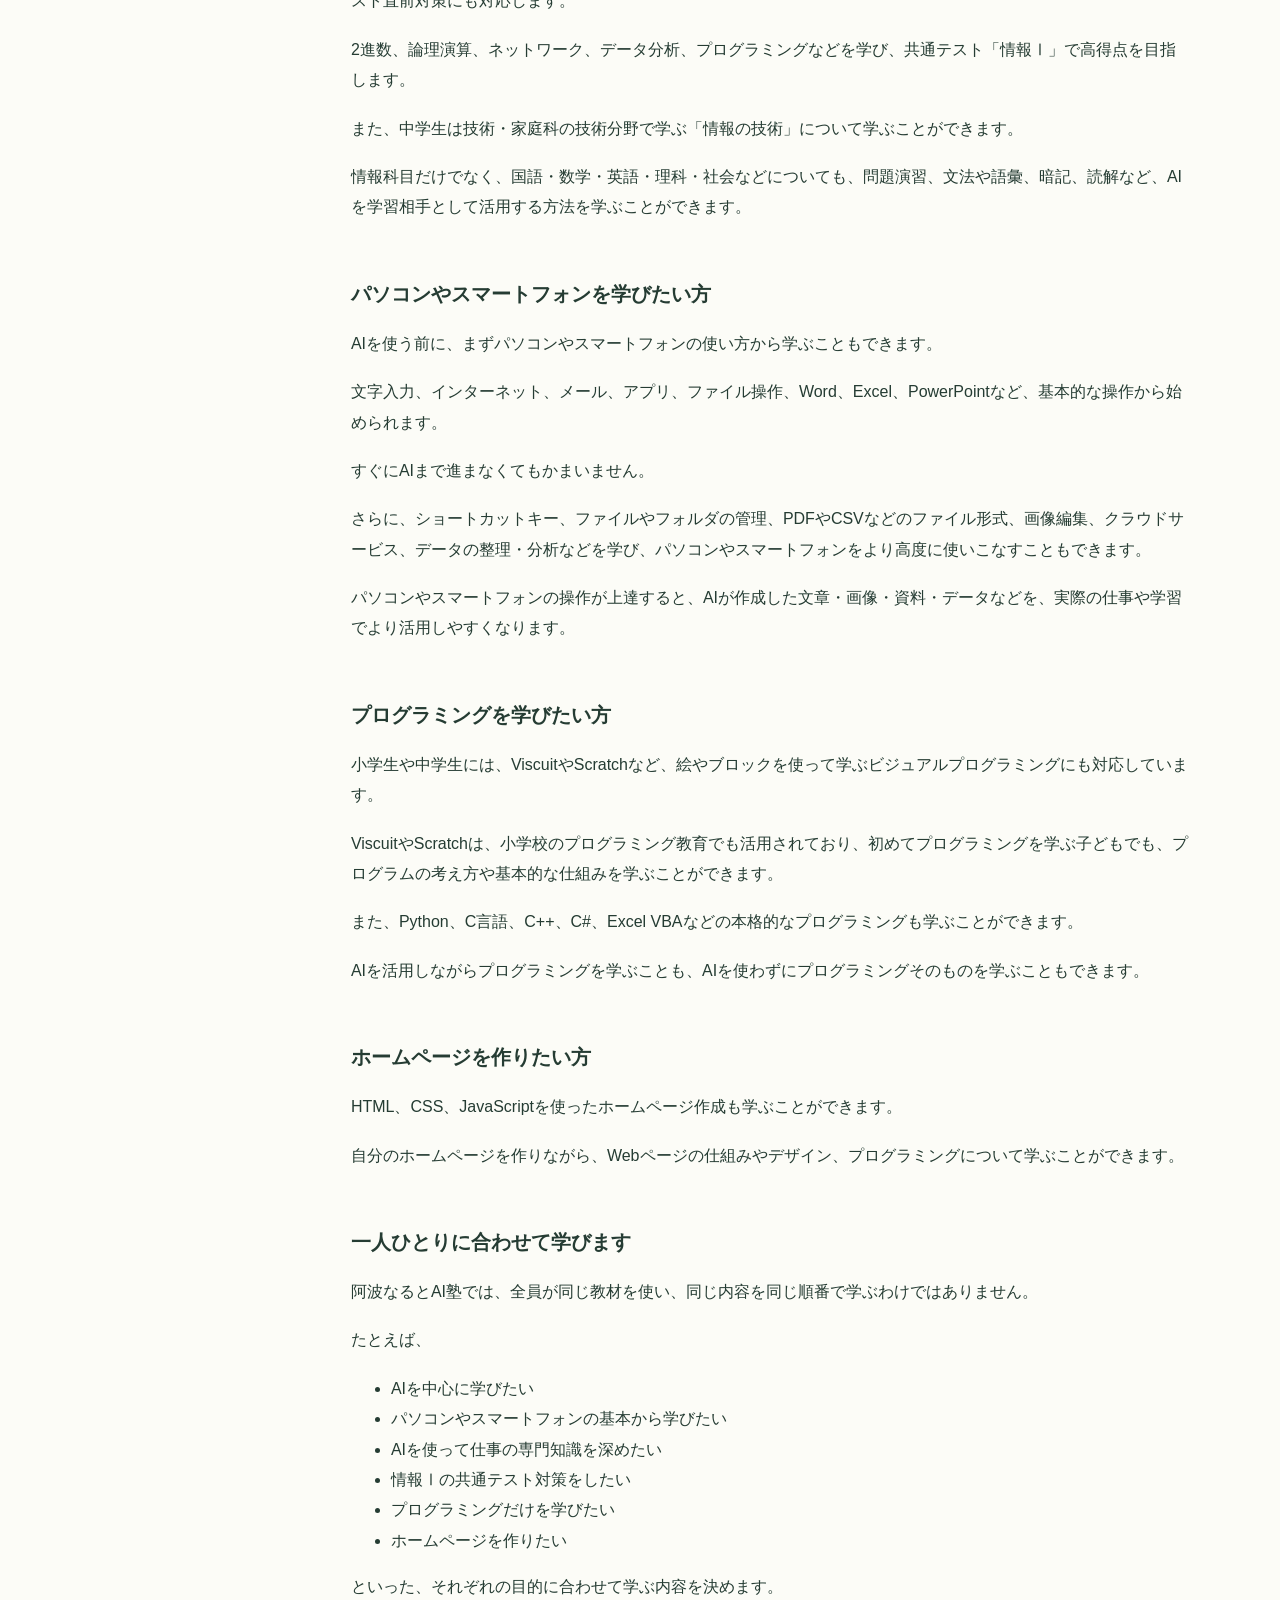
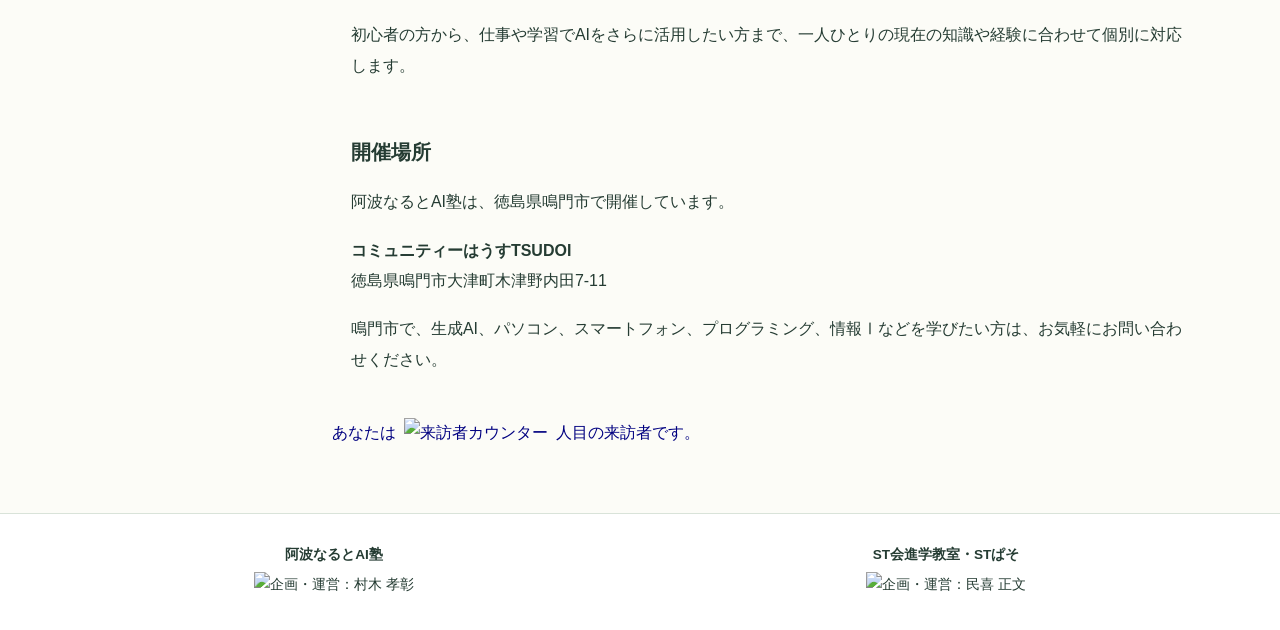
==== commit edac3a6a: "左メニューにスクール案内(PDF)へのリンクを追加" ====
--- a/src/index.html
+++ b/src/index.html
@@ -28,6 +28,7 @@
         <li><a href="CustomCourses.html">オーダーメイドコース</a></li>
         <li><a href="locations.html">受講に必要なもの・開催場所</a></li>
         <li><a href="instructor.html">講師紹介</a></li>
+        <li><a href="Awa_Naruto_AI_School_A4_2_Page_Spread_202611.pdf" target="_blank" rel="noopener noreferrer">スクール案内(PDF)</a></li>
         <li><a href="contact.html">募集期間・受講申込先</a></li>
       </ul>
       <div class="nav-contact"><p>受講のお申し込み</p><span class="nav-phone">090-4780-2967</span><p class="contact-options">電話でのお申し込み・<br>お問い合わせは<a href="tel:09047802967">こちら</a></p><p class="contact-options">ショートメールでのお申し込み・<br>お問い合わせは<a href="sms:09047802967">こちら</a><br><small>スマートフォンからご利用ください</small></p><small>TSUDOI（太田）</small></div>
--- a/src/style.css
+++ b/src/style.css
@@ -303,3 +303,7 @@
   background-attachment: scroll;
   padding: 5mm;
 }
+
+/* トップページの来訪者カウンター */
+.visitor-counter { display: flex; flex-wrap: wrap; align-items: center; gap: .25em .5em; margin: 24px 0 0; color: #000080; }
+.visitor-counter img { max-width: 100%; height: auto; }
